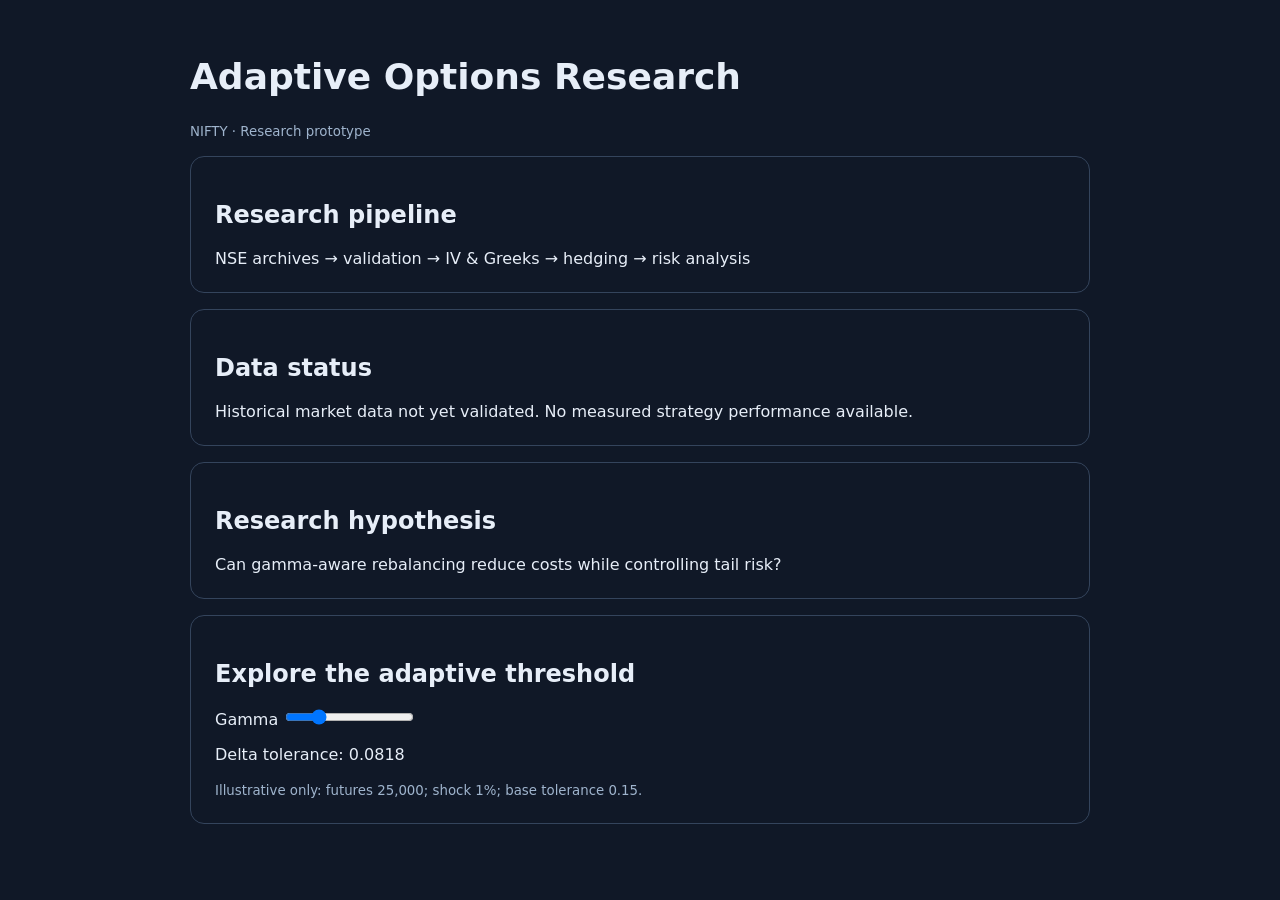
==== docs/index.html @ 5e292feb "Add research foundation: docs/index.html" ====
<!doctype html><html><meta charset="utf-8"><meta name="viewport" content="width=device-width,initial-scale=1"><title>Adaptive Options Research</title><style>body{background:#101827;color:#e7eef8;font:16px system-ui;max-width:900px;margin:auto;padding:32px}section{border:1px solid #34445c;border-radius:14px;padding:24px;margin:16px 0}small{color:#9fb4cd}h1{font-size:36px}a{color:#7dd3fc}</style><h1>Adaptive Options Research</h1><small>NIFTY · Research prototype</small><section><h2>Research pipeline</h2>NSE archives → validation → IV & Greeks → hedging → risk analysis</section><section><h2>Data status</h2>Historical market data not yet validated. No measured strategy performance available.</section><section><h2>Research hypothesis</h2>Can gamma-aware rebalancing reduce costs while controlling tail risk?</section><section><h2>Explore the adaptive threshold</h2><label>Gamma <input id="g" type="range" min="0.00005" max="0.002" step="0.00005" value="0.0005"></label><p id="v"></p><small>Illustrative only: futures 25,000; shock 1%; base tolerance 0.15.</small></section><script>const g=document.getElementById('g'),v=document.getElementById('v');function draw(){v.textContent='Delta tolerance: '+(.15/(1+Number(g.value)*250/.15)).toFixed(4)}g.oninput=draw;draw()</script></html>
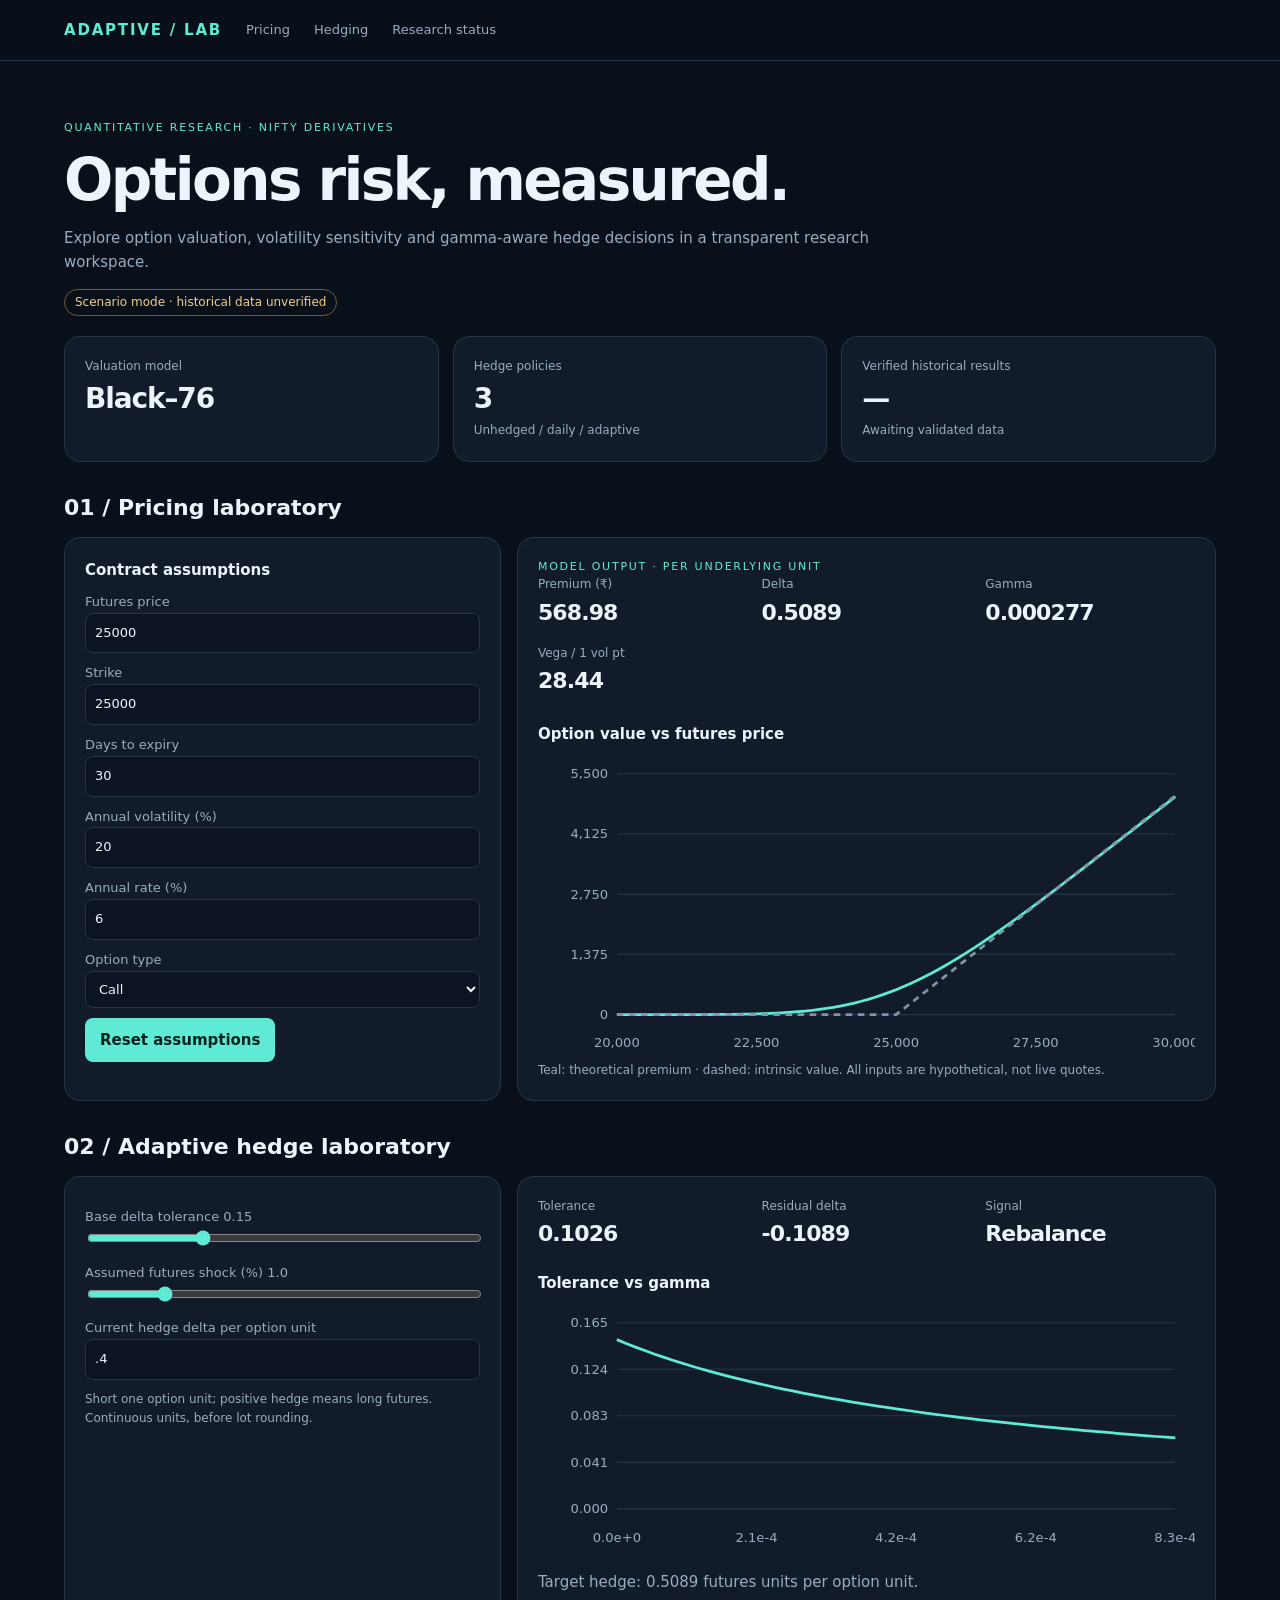
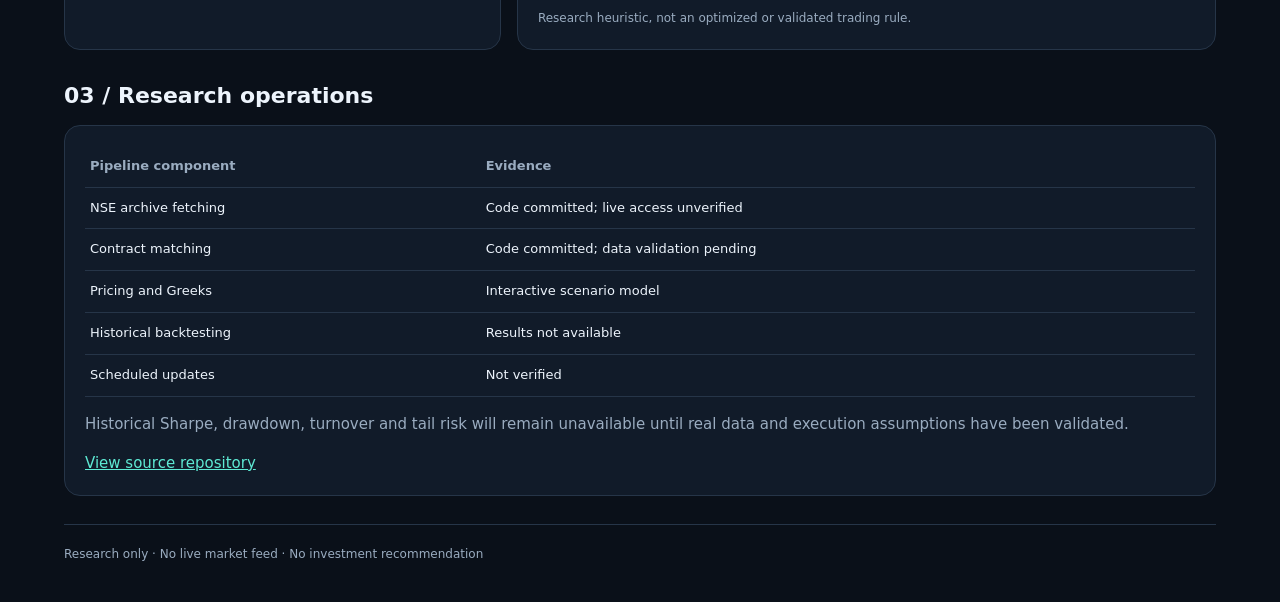
==== commit b9c51342: "Build responsive interactive options pricing and adaptive hedge research workspace" ====
--- a/docs/index.html
+++ b/docs/index.html
@@ -1 +1,17 @@
-<!doctype html><html><meta charset="utf-8"><meta name="viewport" content="width=device-width,initial-scale=1"><title>Adaptive Options Research</title><style>body{background:#101827;color:#e7eef8;font:16px system-ui;max-width:900px;margin:auto;padding:32px}section{border:1px solid #34445c;border-radius:14px;padding:24px;margin:16px 0}small{color:#9fb4cd}h1{font-size:36px}a{color:#7dd3fc}</style><h1>Adaptive Options Research</h1><small>NIFTY · Research prototype</small><section><h2>Research pipeline</h2>NSE archives → validation → IV & Greeks → hedging → risk analysis</section><section><h2>Data status</h2>Historical market data not yet validated. No measured strategy performance available.</section><section><h2>Research hypothesis</h2>Can gamma-aware rebalancing reduce costs while controlling tail risk?</section><section><h2>Explore the adaptive threshold</h2><label>Gamma <input id="g" type="range" min="0.00005" max="0.002" step="0.00005" value="0.0005"></label><p id="v"></p><small>Illustrative only: futures 25,000; shock 1%; base tolerance 0.15.</small></section><script>const g=document.getElementById('g'),v=document.getElementById('v');function draw(){v.textContent='Delta tolerance: '+(.15/(1+Number(g.value)*250/.15)).toFixed(4)}g.oninput=draw;draw()</script></html>+<!doctype html>
+<html lang="en"><head><meta charset="utf-8"><meta name="viewport" content="width=device-width,initial-scale=1"><title>Adaptive | Options Research Lab</title><style>
+:root{color-scheme:dark;--bg:#0a1019;--panel:#111b29;--line:#263548;--muted:#9aacc0;--ink:#edf4fc;--accent:#5eead4}*{box-sizing:border-box}html{scroll-behavior:smooth}body{margin:0;background:var(--bg);color:var(--ink);font:15px/1.6 system-ui,sans-serif}header{border-bottom:1px solid var(--line);position:sticky;top:0;background:#0a1019f5;z-index:2}nav,main{max-width:1200px;margin:auto;padding:18px 24px}nav{display:flex;align-items:center;gap:24px;flex-wrap:wrap}nav strong{letter-spacing:.12em;color:var(--accent)}nav a{color:var(--muted);text-decoration:none;font-size:13px}h1{font-size:clamp(32px,5vw,58px);line-height:1.08;letter-spacing:-.045em;margin:12px 0}h2{font-size:22px;margin:0 0 12px}h3{font-size:15px;margin:0 0 8px}p{color:var(--muted)}.eyebrow{font-size:11px;letter-spacing:.16em;text-transform:uppercase;color:var(--accent)}.hero{padding:40px 0 20px;max-width:850px}.grid{display:grid;grid-template-columns:repeat(3,minmax(0,1fr));gap:14px}.panel{background:var(--panel);border:1px solid var(--line);border-radius:16px;padding:20px;min-width:0}.section{margin:28px 0;scroll-margin-top:100px}.metric{font-size:28px;font-weight:650;font-variant-numeric:tabular-nums;letter-spacing:-.04em}.muted{color:var(--muted);font-size:12px}.split{display:grid;grid-template-columns:minmax(0,1fr) minmax(0,1.6fr);gap:16px}label{display:block;margin:10px 0;color:var(--muted);font-size:13px}input,select,button{font:inherit}input[type=number],select{display:block;width:100%;background:#0b1420;border:1px solid var(--line);color:var(--ink);padding:9px;border-radius:8px}input[type=range]{width:100%;accent-color:var(--accent)}button{background:var(--accent);color:#06231e;border:0;padding:10px 15px;border-radius:8px;font-weight:700;cursor:pointer}button:focus-visible,a:focus-visible,input:focus-visible{outline:2px solid var(--accent);outline-offset:3px}svg{width:100%;height:auto;display:block}table{width:100%;border-collapse:collapse;font-size:13px}td,th{text-align:left;padding:10px 5px;border-bottom:1px solid var(--line)}th{color:var(--muted)}.tag{display:inline-block;border:1px solid #725d35;color:#f5cf86;padding:3px 10px;border-radius:20px;font-size:12px}.error{color:#fca5a5}.foot{border-top:1px solid var(--line);padding:20px 0;color:var(--muted);font-size:12px}a{color:var(--accent)}@media(max-width:720px){.grid{grid-template-columns:1fr 1fr}.split{grid-template-columns:1fr}nav,main{padding:14px 16px}.panel{padding:15px}.hero{padding-top:22px}}@media(max-width:380px){.grid{grid-template-columns:1fr}}
+</style></head><body><header><nav><strong>ADAPTIVE / LAB</strong><a href="#pricing">Pricing</a><a href="#hedge">Hedging</a><a href="#status">Research status</a></nav></header><main>
+<div class="hero"><div class="eyebrow">Quantitative research · NIFTY derivatives</div><h1>Options risk, measured.</h1><p>Explore option valuation, volatility sensitivity and gamma-aware hedge decisions in a transparent research workspace.</p><span class="tag">Scenario mode · historical data unverified</span></div>
+<div class="grid"><div class="panel"><div class="muted">Valuation model</div><div class="metric">Black–76</div></div><div class="panel"><div class="muted">Hedge policies</div><div class="metric">3</div><div class="muted">Unhedged / daily / adaptive</div></div><div class="panel"><div class="muted">Verified historical results</div><div class="metric">—</div><div class="muted">Awaiting validated data</div></div></div>
+<section class="section" id="pricing"><h2>01 / Pricing laboratory</h2><div class="split"><div class="panel"><h3>Contract assumptions</h3><label>Futures price<input id="F" type="number" min="1" value="25000"></label><label>Strike<input id="K" type="number" min="1" value="25000"></label><label>Days to expiry<input id="D" type="number" min="1" max="3650" value="30"></label><label>Annual volatility (%)<input id="V" type="number" min=".1" max="500" step=".1" value="20"></label><label>Annual rate (%)<input id="R" type="number" min="-20" max="100" step=".1" value="6"></label><label>Option type<select id="kind"><option value="1">Call</option><option value="-1">Put</option></select></label><button id="reset">Reset assumptions</button><p id="error" class="error" role="alert"></p></div><div class="panel"><div class="eyebrow">Model output · per underlying unit</div><div class="grid" id="metrics" aria-live="polite"></div><h3 style="margin-top:24px">Option value vs futures price</h3><svg id="curve" viewBox="0 0 600 280" role="img" aria-label="Option value curve and intrinsic value"></svg><div class="muted">Teal: theoretical premium · dashed: intrinsic value. All inputs are hypothetical, not live quotes.</div></div></div></section>
+<section class="section" id="hedge"><h2>02 / Adaptive hedge laboratory</h2><div class="split"><div class="panel"><label>Base delta tolerance <output id="bo"></output><input id="band" type="range" min=".01" max=".5" step=".01" value=".15"></label><label>Assumed futures shock (%) <output id="so"></output><input id="shock" type="range" min=".1" max="5" step=".1" value="1"></label><label>Current hedge delta per option unit<input id="held" type="number" step=".01" value=".4"></label><div class="muted">Short one option unit; positive hedge means long futures. Continuous units, before lot rounding.</div></div><div class="panel"><div class="grid" id="hedgemetrics" aria-live="polite"></div><h3 style="margin-top:20px">Tolerance vs gamma</h3><svg id="hedgecurve" viewBox="0 0 600 230" role="img" aria-label="Adaptive tolerance decreases with gamma"></svg><p id="decision"></p><div class="muted">Research heuristic, not an optimized or validated trading rule.</div></div></div></section>
+<section class="section" id="status"><h2>03 / Research operations</h2><div class="panel"><table><thead><tr><th>Pipeline component</th><th>Evidence</th></tr></thead><tbody><tr><td>NSE archive fetching</td><td>Code committed; live access unverified</td></tr><tr><td>Contract matching</td><td>Code committed; data validation pending</td></tr><tr><td>Pricing and Greeks</td><td>Interactive scenario model</td></tr><tr><td>Historical backtesting</td><td>Results not available</td></tr><tr><td>Scheduled updates</td><td>Not verified</td></tr></tbody></table><p>Historical Sharpe, drawdown, turnover and tail risk will remain unavailable until real data and execution assumptions have been validated.</p><a href="https://github.com/prabhav-patel-ops/Adaptive-option-strategies">View source repository</a></div></section><div class="foot">Research only · No live market feed · No investment recommendation</div></main>
+<script>
+const $=id=>document.getElementById(id),ids=['F','K','D','V','R','kind','band','shock','held'];const pdf=x=>Math.exp(-x*x/2)/Math.sqrt(2*Math.PI);function cdf(x){const z=Math.abs(x),t=1/(1+.2316419*z),p=1-pdf(z)*t*(.31938153+t*(-.356563782+t*(1.781477937+t*(-1.821255978+t*1.330274429))));return x>=0?p:1-p}
+function model(F,K,T,v,r,s){let d1=(Math.log(F/K)+v*v*T/2)/(v*Math.sqrt(T)),d2=d1-v*Math.sqrt(T),q=Math.exp(-r*T);return {p:Math.max(0,q*s*(F*cdf(s*d1)-K*cdf(s*d2))),delta:q*s*cdf(s*d1),gamma:q*pdf(d1)/(F*v*Math.sqrt(T)),vega:q*F*pdf(d1)*Math.sqrt(T)/100}}
+const fmt=(x,n=2)=>x.toLocaleString('en-IN',{minimumFractionDigits:n,maximumFractionDigits:n});function cards(id,items){$(id).innerHTML=items.map(([a,b])=>'<div><div class="muted">'+a+'</div><div class="metric" style="font-size:22px">'+b+'</div></div>').join('')}
+function chart(id,xs,series,xf,yf,H){const W=600,L=72,R=18,T=18,B=42,ys=series.flatMap(s=>s.y),lo=0,hi=Math.max(...ys,1e-9)*1.1,X=x=>L+(x-xs[0])/(xs.at(-1)-xs[0])*(W-L-R),Y=y=>H-B-(y-lo)/(hi-lo)*(H-T-B);let html='';for(let i=0;i<=4;i++){let y=hi*i/4;html+='<path d="M'+L+' '+Y(y)+'H'+(W-R)+'" stroke="#263548"/><text x="'+(L-8)+'" y="'+(Y(y)+4)+'" text-anchor="end" fill="#9aacc0" font-size="12">'+yf(y)+'</text>';let x=xs[0]+(xs.at(-1)-xs[0])*i/4;html+='<text x="'+X(x)+'" y="'+(H-12)+'" text-anchor="middle" fill="#9aacc0" font-size="12">'+xf(x)+'</text>'}for(const s of series){html+='<polyline fill="none" stroke="'+s.c+'" stroke-width="2.5" '+(s.d?'stroke-dasharray="6 5"':'')+' points="'+xs.map((x,i)=>X(x)+','+Y(s.y[i])).join(' ')+'"/>'}$(id).innerHTML=html}
+function render(){let [F,K,D,V,R,s,b,shock,h]=ids.map(i=>$(i).value===''?NaN:Number($(i).value));if(![F,K,D,V,R,s,b,shock,h].every(Number.isFinite)||F<=0||K<=0||D<1||D>3650||V<.1||V>500||R< -20||R>100){$('error').textContent='Enter valid assumptions within the indicated ranges.';for(const id of ['metrics','hedgemetrics','curve','hedgecurve','decision'])$(id).innerHTML='';return}$('error').textContent='';let T=D/365,v=V/100,r=R/100,m=model(F,K,T,v,r,s);cards('metrics',[['Premium (₹)',fmt(m.p)],['Delta',fmt(m.delta,4)],['Gamma',fmt(m.gamma,6)],['Vega / 1 vol pt',fmt(m.vega)]]);let xs=Array.from({length:81},(_,i)=>F*(.8+i*.005));chart('curve',xs,[{y:xs.map(x=>model(x,K,T,v,r,s).p),c:'#5eead4'},{y:xs.map(x=>Math.max(s*(x-K),0)),c:'#8193aa',d:true}],x=>fmt(x,0),y=>fmt(y,0),280);$('bo').textContent=fmt(b);$('so').textContent=fmt(shock,1);let tol=g=>b/(1+Math.abs(g*F*shock/100)/b),threshold=tol(m.gamma),res=h-m.delta,rebalance=Math.abs(res)>threshold;cards('hedgemetrics',[['Tolerance',fmt(threshold,4)],['Residual delta',fmt(res,4)],['Signal',rebalance?'Rebalance':'Hold']]);let gs=Array.from({length:61},(_,i)=>i*Math.max(m.gamma*3,.0001)/60);chart('hedgecurve',gs,[{y:gs.map(tol),c:'#5eead4'}],x=>x.toExponential(1),y=>fmt(y,3),230);$('decision').textContent=rebalance?'Target hedge: '+fmt(m.delta,4)+' futures units per option unit.':'Current hedge is within the adaptive tolerance.'}
+ids.forEach(i=>$(i).addEventListener('input',render));$('reset').onclick=()=>{['25000','25000','30','20','6','1','.15','1','.4'].forEach((v,i)=>$(ids[i]).value=v);render()};render();
+</script></body></html>
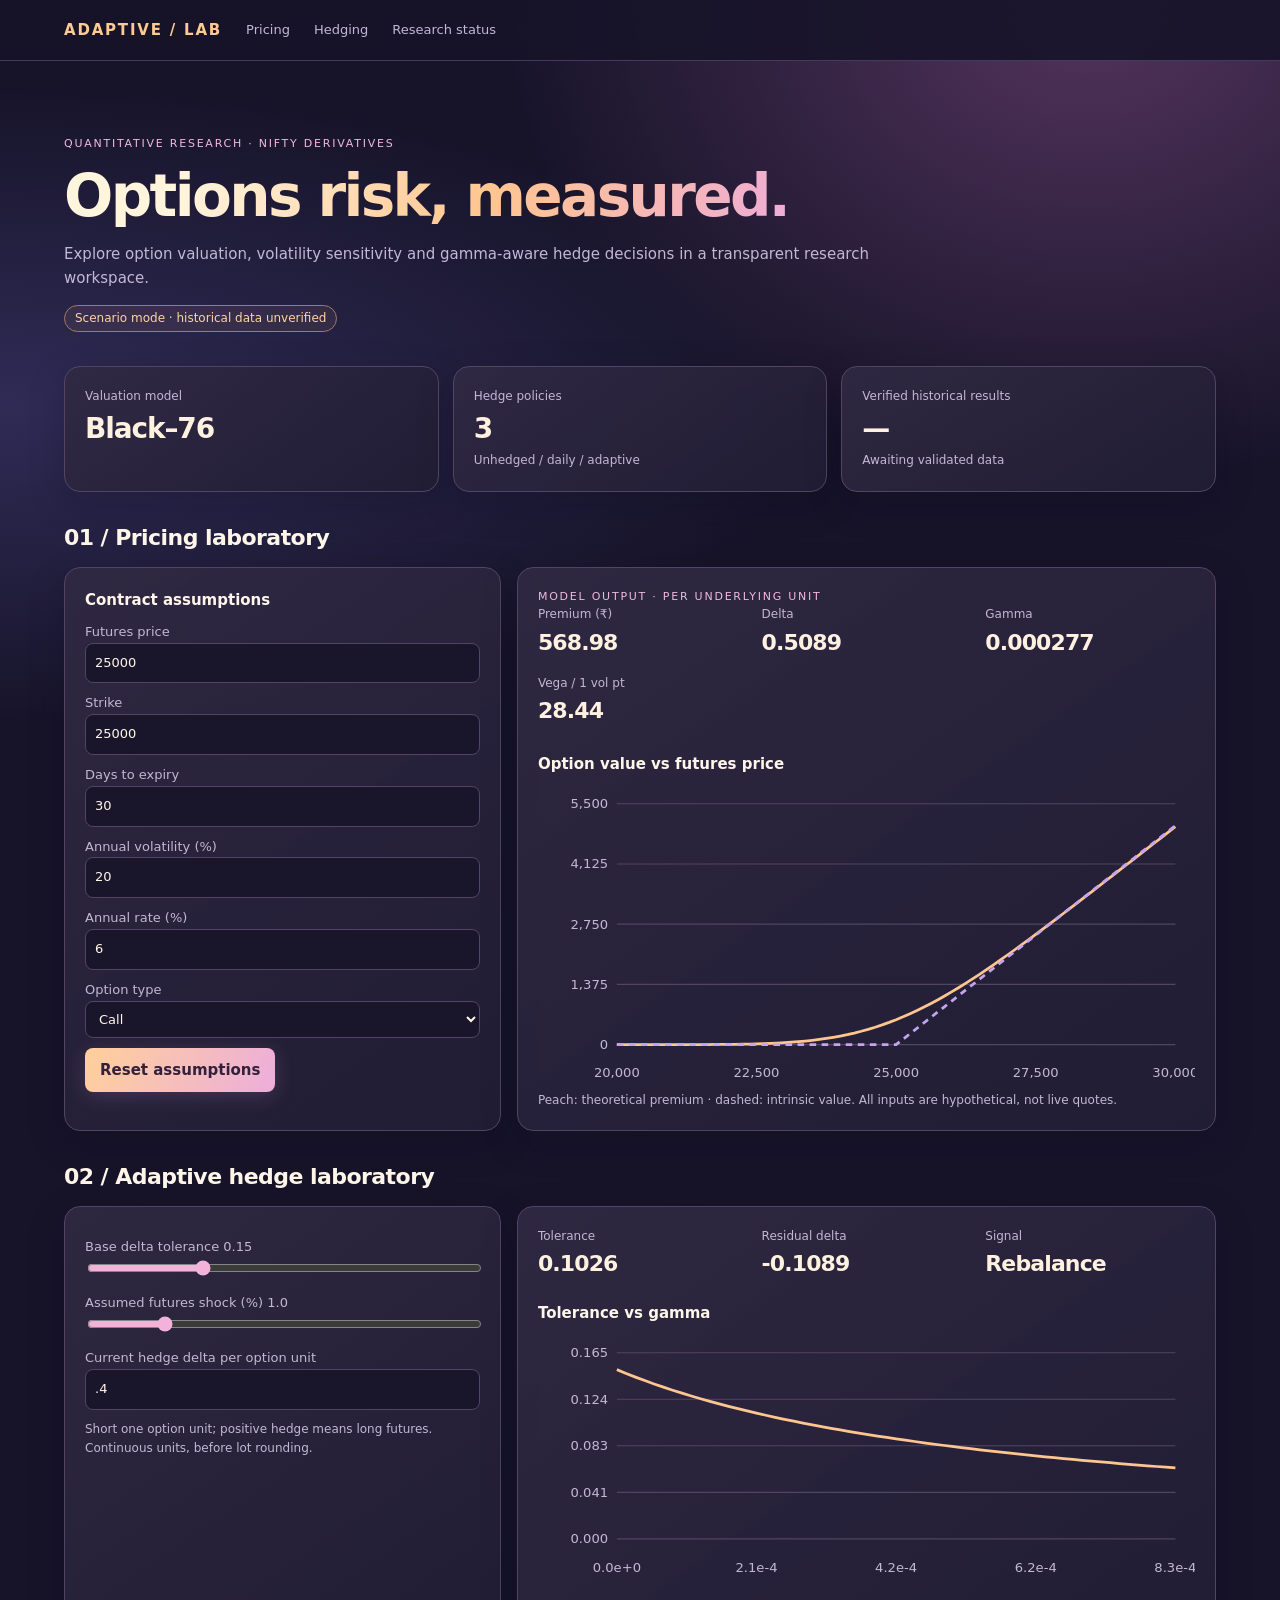
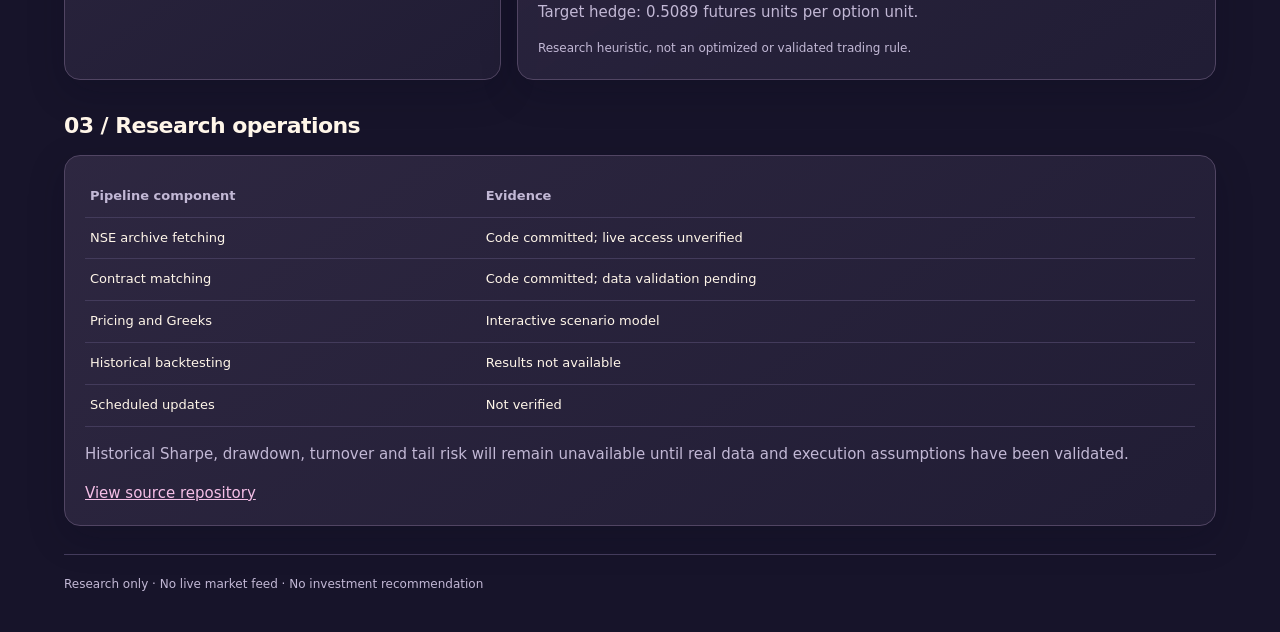
==== commit e4e6e5e9: "Refine visual identity with plum, lavender and champagne palette" ====
--- a/docs/index.html
+++ b/docs/index.html
@@ -1,17 +1,29 @@
 <!doctype html>
 <html lang="en"><head><meta charset="utf-8"><meta name="viewport" content="width=device-width,initial-scale=1"><title>Adaptive | Options Research Lab</title><style>
-:root{color-scheme:dark;--bg:#0a1019;--panel:#111b29;--line:#263548;--muted:#9aacc0;--ink:#edf4fc;--accent:#5eead4}*{box-sizing:border-box}html{scroll-behavior:smooth}body{margin:0;background:var(--bg);color:var(--ink);font:15px/1.6 system-ui,sans-serif}header{border-bottom:1px solid var(--line);position:sticky;top:0;background:#0a1019f5;z-index:2}nav,main{max-width:1200px;margin:auto;padding:18px 24px}nav{display:flex;align-items:center;gap:24px;flex-wrap:wrap}nav strong{letter-spacing:.12em;color:var(--accent)}nav a{color:var(--muted);text-decoration:none;font-size:13px}h1{font-size:clamp(32px,5vw,58px);line-height:1.08;letter-spacing:-.045em;margin:12px 0}h2{font-size:22px;margin:0 0 12px}h3{font-size:15px;margin:0 0 8px}p{color:var(--muted)}.eyebrow{font-size:11px;letter-spacing:.16em;text-transform:uppercase;color:var(--accent)}.hero{padding:40px 0 20px;max-width:850px}.grid{display:grid;grid-template-columns:repeat(3,minmax(0,1fr));gap:14px}.panel{background:var(--panel);border:1px solid var(--line);border-radius:16px;padding:20px;min-width:0}.section{margin:28px 0;scroll-margin-top:100px}.metric{font-size:28px;font-weight:650;font-variant-numeric:tabular-nums;letter-spacing:-.04em}.muted{color:var(--muted);font-size:12px}.split{display:grid;grid-template-columns:minmax(0,1fr) minmax(0,1.6fr);gap:16px}label{display:block;margin:10px 0;color:var(--muted);font-size:13px}input,select,button{font:inherit}input[type=number],select{display:block;width:100%;background:#0b1420;border:1px solid var(--line);color:var(--ink);padding:9px;border-radius:8px}input[type=range]{width:100%;accent-color:var(--accent)}button{background:var(--accent);color:#06231e;border:0;padding:10px 15px;border-radius:8px;font-weight:700;cursor:pointer}button:focus-visible,a:focus-visible,input:focus-visible{outline:2px solid var(--accent);outline-offset:3px}svg{width:100%;height:auto;display:block}table{width:100%;border-collapse:collapse;font-size:13px}td,th{text-align:left;padding:10px 5px;border-bottom:1px solid var(--line)}th{color:var(--muted)}.tag{display:inline-block;border:1px solid #725d35;color:#f5cf86;padding:3px 10px;border-radius:20px;font-size:12px}.error{color:#fca5a5}.foot{border-top:1px solid var(--line);padding:20px 0;color:var(--muted);font-size:12px}a{color:var(--accent)}@media(max-width:720px){.grid{grid-template-columns:1fr 1fr}.split{grid-template-columns:1fr}nav,main{padding:14px 16px}.panel{padding:15px}.hero{padding-top:22px}}@media(max-width:380px){.grid{grid-template-columns:1fr}}
+:root{color-scheme:dark;--bg:#0a1019;--panel:#111b29;--line:#514563;--muted:#c2b8d5;--ink:#edf4fc;--accent:#ffc58f}*{box-sizing:border-box}html{scroll-behavior:smooth}body{margin:0;background:var(--bg);color:var(--ink);font:15px/1.6 system-ui,sans-serif}header{border-bottom:1px solid var(--line);position:sticky;top:0;background:#0a1019f5;z-index:2}nav,main{max-width:1200px;margin:auto;padding:18px 24px}nav{display:flex;align-items:center;gap:24px;flex-wrap:wrap}nav strong{letter-spacing:.12em;color:var(--accent)}nav a{color:var(--muted);text-decoration:none;font-size:13px}h1{font-size:clamp(32px,5vw,58px);line-height:1.08;letter-spacing:-.045em;margin:12px 0}h2{font-size:22px;margin:0 0 12px}h3{font-size:15px;margin:0 0 8px}p{color:var(--muted)}.eyebrow{font-size:11px;letter-spacing:.16em;text-transform:uppercase;color:var(--accent)}.hero{padding:40px 0 20px;max-width:850px}.grid{display:grid;grid-template-columns:repeat(3,minmax(0,1fr));gap:14px}.panel{background:var(--panel);border:1px solid var(--line);border-radius:16px;padding:20px;min-width:0}.section{margin:28px 0;scroll-margin-top:100px}.metric{font-size:28px;font-weight:650;font-variant-numeric:tabular-nums;letter-spacing:-.04em}.muted{color:var(--muted);font-size:12px}.split{display:grid;grid-template-columns:minmax(0,1fr) minmax(0,1.6fr);gap:16px}label{display:block;margin:10px 0;color:var(--muted);font-size:13px}input,select,button{font:inherit}input[type=number],select{display:block;width:100%;background:#0b1420;border:1px solid var(--line);color:var(--ink);padding:9px;border-radius:8px}input[type=range]{width:100%;accent-color:var(--accent)}button{background:var(--accent);color:#06231e;border:0;padding:10px 15px;border-radius:8px;font-weight:700;cursor:pointer}button:focus-visible,a:focus-visible,input:focus-visible{outline:2px solid var(--accent);outline-offset:3px}svg{width:100%;height:auto;display:block}table{width:100%;border-collapse:collapse;font-size:13px}td,th{text-align:left;padding:10px 5px;border-bottom:1px solid var(--line)}th{color:var(--muted)}.tag{display:inline-block;border:1px solid #725d35;color:#f5cf86;padding:3px 10px;border-radius:20px;font-size:12px}.error{color:#fca5a5}.foot{border-top:1px solid var(--line);padding:20px 0;color:var(--muted);font-size:12px}a{color:var(--accent)}@media(max-width:720px){.grid{grid-template-columns:1fr 1fr}.split{grid-template-columns:1fr}nav,main{padding:14px 16px}.panel{padding:15px}.hero{padding-top:22px}}@media(max-width:380px){.grid{grid-template-columns:1fr}}
+ 
+:root{--bg:#17142a;--panel:#24203a;--line:#433b5b;--muted:#c2b8d5;--ink:#fff6e9;--accent:#ffca91}
+body{background:radial-gradient(ellipse at 85% 0%,#54345d 0%,transparent 38%),radial-gradient(ellipse at 0% 45%,#302b56 0%,transparent 45%),#17142a;background-attachment:fixed}
+header{background:#17142aeb;backdrop-filter:blur(18px)}
+nav strong{color:#ffca91}nav a:hover{color:#fff6e9}
+.hero{padding-top:56px;padding-bottom:34px}h1{background:linear-gradient(105deg,#fff4dc 15%,#ffc58f 50%,#e9a6e8 95%);background-clip:text;-webkit-background-clip:text;color:transparent}
+.panel{background:linear-gradient(145deg,#302943e8,#211d35f5);box-shadow:0 12px 36px #0b081b35;border-color:#514563;transition:border-color .2s,transform .2s}
+.panel:hover{border-color:#9d729d}.metric{color:#fff1df}.eyebrow{color:#f2b7df}
+input[type=number],select{background:#19162b;border-color:#514563}input[type=range]{accent-color:#f3b2d9}
+button{background:linear-gradient(115deg,#ffd09a,#edaddb);color:#33213b;box-shadow:0 4px 20px #e9a6e82b;transition:transform .15s}button:active{transform:scale(.97)}
+.tag{background:#ffc58f12;color:#ffd3a6;border-color:#a17b63}a{color:#f5bfe7}h2{letter-spacing:-.025em}::selection{background:#e9a6e8;color:#17142a}
+@media(prefers-reduced-motion:reduce){*{scroll-behavior:auto!important;transition:none!important}}
 </style></head><body><header><nav><strong>ADAPTIVE / LAB</strong><a href="#pricing">Pricing</a><a href="#hedge">Hedging</a><a href="#status">Research status</a></nav></header><main>
 <div class="hero"><div class="eyebrow">Quantitative research · NIFTY derivatives</div><h1>Options risk, measured.</h1><p>Explore option valuation, volatility sensitivity and gamma-aware hedge decisions in a transparent research workspace.</p><span class="tag">Scenario mode · historical data unverified</span></div>
 <div class="grid"><div class="panel"><div class="muted">Valuation model</div><div class="metric">Black–76</div></div><div class="panel"><div class="muted">Hedge policies</div><div class="metric">3</div><div class="muted">Unhedged / daily / adaptive</div></div><div class="panel"><div class="muted">Verified historical results</div><div class="metric">—</div><div class="muted">Awaiting validated data</div></div></div>
-<section class="section" id="pricing"><h2>01 / Pricing laboratory</h2><div class="split"><div class="panel"><h3>Contract assumptions</h3><label>Futures price<input id="F" type="number" min="1" value="25000"></label><label>Strike<input id="K" type="number" min="1" value="25000"></label><label>Days to expiry<input id="D" type="number" min="1" max="3650" value="30"></label><label>Annual volatility (%)<input id="V" type="number" min=".1" max="500" step=".1" value="20"></label><label>Annual rate (%)<input id="R" type="number" min="-20" max="100" step=".1" value="6"></label><label>Option type<select id="kind"><option value="1">Call</option><option value="-1">Put</option></select></label><button id="reset">Reset assumptions</button><p id="error" class="error" role="alert"></p></div><div class="panel"><div class="eyebrow">Model output · per underlying unit</div><div class="grid" id="metrics" aria-live="polite"></div><h3 style="margin-top:24px">Option value vs futures price</h3><svg id="curve" viewBox="0 0 600 280" role="img" aria-label="Option value curve and intrinsic value"></svg><div class="muted">Teal: theoretical premium · dashed: intrinsic value. All inputs are hypothetical, not live quotes.</div></div></div></section>
+<section class="section" id="pricing"><h2>01 / Pricing laboratory</h2><div class="split"><div class="panel"><h3>Contract assumptions</h3><label>Futures price<input id="F" type="number" min="1" value="25000"></label><label>Strike<input id="K" type="number" min="1" value="25000"></label><label>Days to expiry<input id="D" type="number" min="1" max="3650" value="30"></label><label>Annual volatility (%)<input id="V" type="number" min=".1" max="500" step=".1" value="20"></label><label>Annual rate (%)<input id="R" type="number" min="-20" max="100" step=".1" value="6"></label><label>Option type<select id="kind"><option value="1">Call</option><option value="-1">Put</option></select></label><button id="reset">Reset assumptions</button><p id="error" class="error" role="alert"></p></div><div class="panel"><div class="eyebrow">Model output · per underlying unit</div><div class="grid" id="metrics" aria-live="polite"></div><h3 style="margin-top:24px">Option value vs futures price</h3><svg id="curve" viewBox="0 0 600 280" role="img" aria-label="Option value curve and intrinsic value"></svg><div class="muted">Peach: theoretical premium · dashed: intrinsic value. All inputs are hypothetical, not live quotes.</div></div></div></section>
 <section class="section" id="hedge"><h2>02 / Adaptive hedge laboratory</h2><div class="split"><div class="panel"><label>Base delta tolerance <output id="bo"></output><input id="band" type="range" min=".01" max=".5" step=".01" value=".15"></label><label>Assumed futures shock (%) <output id="so"></output><input id="shock" type="range" min=".1" max="5" step=".1" value="1"></label><label>Current hedge delta per option unit<input id="held" type="number" step=".01" value=".4"></label><div class="muted">Short one option unit; positive hedge means long futures. Continuous units, before lot rounding.</div></div><div class="panel"><div class="grid" id="hedgemetrics" aria-live="polite"></div><h3 style="margin-top:20px">Tolerance vs gamma</h3><svg id="hedgecurve" viewBox="0 0 600 230" role="img" aria-label="Adaptive tolerance decreases with gamma"></svg><p id="decision"></p><div class="muted">Research heuristic, not an optimized or validated trading rule.</div></div></div></section>
 <section class="section" id="status"><h2>03 / Research operations</h2><div class="panel"><table><thead><tr><th>Pipeline component</th><th>Evidence</th></tr></thead><tbody><tr><td>NSE archive fetching</td><td>Code committed; live access unverified</td></tr><tr><td>Contract matching</td><td>Code committed; data validation pending</td></tr><tr><td>Pricing and Greeks</td><td>Interactive scenario model</td></tr><tr><td>Historical backtesting</td><td>Results not available</td></tr><tr><td>Scheduled updates</td><td>Not verified</td></tr></tbody></table><p>Historical Sharpe, drawdown, turnover and tail risk will remain unavailable until real data and execution assumptions have been validated.</p><a href="https://github.com/prabhav-patel-ops/Adaptive-option-strategies">View source repository</a></div></section><div class="foot">Research only · No live market feed · No investment recommendation</div></main>
 <script>
 const $=id=>document.getElementById(id),ids=['F','K','D','V','R','kind','band','shock','held'];const pdf=x=>Math.exp(-x*x/2)/Math.sqrt(2*Math.PI);function cdf(x){const z=Math.abs(x),t=1/(1+.2316419*z),p=1-pdf(z)*t*(.31938153+t*(-.356563782+t*(1.781477937+t*(-1.821255978+t*1.330274429))));return x>=0?p:1-p}
 function model(F,K,T,v,r,s){let d1=(Math.log(F/K)+v*v*T/2)/(v*Math.sqrt(T)),d2=d1-v*Math.sqrt(T),q=Math.exp(-r*T);return {p:Math.max(0,q*s*(F*cdf(s*d1)-K*cdf(s*d2))),delta:q*s*cdf(s*d1),gamma:q*pdf(d1)/(F*v*Math.sqrt(T)),vega:q*F*pdf(d1)*Math.sqrt(T)/100}}
 const fmt=(x,n=2)=>x.toLocaleString('en-IN',{minimumFractionDigits:n,maximumFractionDigits:n});function cards(id,items){$(id).innerHTML=items.map(([a,b])=>'<div><div class="muted">'+a+'</div><div class="metric" style="font-size:22px">'+b+'</div></div>').join('')}
-function chart(id,xs,series,xf,yf,H){const W=600,L=72,R=18,T=18,B=42,ys=series.flatMap(s=>s.y),lo=0,hi=Math.max(...ys,1e-9)*1.1,X=x=>L+(x-xs[0])/(xs.at(-1)-xs[0])*(W-L-R),Y=y=>H-B-(y-lo)/(hi-lo)*(H-T-B);let html='';for(let i=0;i<=4;i++){let y=hi*i/4;html+='<path d="M'+L+' '+Y(y)+'H'+(W-R)+'" stroke="#263548"/><text x="'+(L-8)+'" y="'+(Y(y)+4)+'" text-anchor="end" fill="#9aacc0" font-size="12">'+yf(y)+'</text>';let x=xs[0]+(xs.at(-1)-xs[0])*i/4;html+='<text x="'+X(x)+'" y="'+(H-12)+'" text-anchor="middle" fill="#9aacc0" font-size="12">'+xf(x)+'</text>'}for(const s of series){html+='<polyline fill="none" stroke="'+s.c+'" stroke-width="2.5" '+(s.d?'stroke-dasharray="6 5"':'')+' points="'+xs.map((x,i)=>X(x)+','+Y(s.y[i])).join(' ')+'"/>'}$(id).innerHTML=html}
-function render(){let [F,K,D,V,R,s,b,shock,h]=ids.map(i=>$(i).value===''?NaN:Number($(i).value));if(![F,K,D,V,R,s,b,shock,h].every(Number.isFinite)||F<=0||K<=0||D<1||D>3650||V<.1||V>500||R< -20||R>100){$('error').textContent='Enter valid assumptions within the indicated ranges.';for(const id of ['metrics','hedgemetrics','curve','hedgecurve','decision'])$(id).innerHTML='';return}$('error').textContent='';let T=D/365,v=V/100,r=R/100,m=model(F,K,T,v,r,s);cards('metrics',[['Premium (₹)',fmt(m.p)],['Delta',fmt(m.delta,4)],['Gamma',fmt(m.gamma,6)],['Vega / 1 vol pt',fmt(m.vega)]]);let xs=Array.from({length:81},(_,i)=>F*(.8+i*.005));chart('curve',xs,[{y:xs.map(x=>model(x,K,T,v,r,s).p),c:'#5eead4'},{y:xs.map(x=>Math.max(s*(x-K),0)),c:'#8193aa',d:true}],x=>fmt(x,0),y=>fmt(y,0),280);$('bo').textContent=fmt(b);$('so').textContent=fmt(shock,1);let tol=g=>b/(1+Math.abs(g*F*shock/100)/b),threshold=tol(m.gamma),res=h-m.delta,rebalance=Math.abs(res)>threshold;cards('hedgemetrics',[['Tolerance',fmt(threshold,4)],['Residual delta',fmt(res,4)],['Signal',rebalance?'Rebalance':'Hold']]);let gs=Array.from({length:61},(_,i)=>i*Math.max(m.gamma*3,.0001)/60);chart('hedgecurve',gs,[{y:gs.map(tol),c:'#5eead4'}],x=>x.toExponential(1),y=>fmt(y,3),230);$('decision').textContent=rebalance?'Target hedge: '+fmt(m.delta,4)+' futures units per option unit.':'Current hedge is within the adaptive tolerance.'}
+function chart(id,xs,series,xf,yf,H){const W=600,L=72,R=18,T=18,B=42,ys=series.flatMap(s=>s.y),lo=0,hi=Math.max(...ys,1e-9)*1.1,X=x=>L+(x-xs[0])/(xs.at(-1)-xs[0])*(W-L-R),Y=y=>H-B-(y-lo)/(hi-lo)*(H-T-B);let html='';for(let i=0;i<=4;i++){let y=hi*i/4;html+='<path d="M'+L+' '+Y(y)+'H'+(W-R)+'" stroke="#514563"/><text x="'+(L-8)+'" y="'+(Y(y)+4)+'" text-anchor="end" fill="#c2b8d5" font-size="12">'+yf(y)+'</text>';let x=xs[0]+(xs.at(-1)-xs[0])*i/4;html+='<text x="'+X(x)+'" y="'+(H-12)+'" text-anchor="middle" fill="#c2b8d5" font-size="12">'+xf(x)+'</text>'}for(const s of series){html+='<polyline fill="none" stroke="'+s.c+'" stroke-width="2.5" '+(s.d?'stroke-dasharray="6 5"':'')+' points="'+xs.map((x,i)=>X(x)+','+Y(s.y[i])).join(' ')+'"/>'}$(id).innerHTML=html}
+function render(){let [F,K,D,V,R,s,b,shock,h]=ids.map(i=>$(i).value===''?NaN:Number($(i).value));if(![F,K,D,V,R,s,b,shock,h].every(Number.isFinite)||F<=0||K<=0||D<1||D>3650||V<.1||V>500||R< -20||R>100){$('error').textContent='Enter valid assumptions within the indicated ranges.';for(const id of ['metrics','hedgemetrics','curve','hedgecurve','decision'])$(id).innerHTML='';return}$('error').textContent='';let T=D/365,v=V/100,r=R/100,m=model(F,K,T,v,r,s);cards('metrics',[['Premium (₹)',fmt(m.p)],['Delta',fmt(m.delta,4)],['Gamma',fmt(m.gamma,6)],['Vega / 1 vol pt',fmt(m.vega)]]);let xs=Array.from({length:81},(_,i)=>F*(.8+i*.005));chart('curve',xs,[{y:xs.map(x=>model(x,K,T,v,r,s).p),c:'#ffc58f'},{y:xs.map(x=>Math.max(s*(x-K),0)),c:'#c6a4ed',d:true}],x=>fmt(x,0),y=>fmt(y,0),280);$('bo').textContent=fmt(b);$('so').textContent=fmt(shock,1);let tol=g=>b/(1+Math.abs(g*F*shock/100)/b),threshold=tol(m.gamma),res=h-m.delta,rebalance=Math.abs(res)>threshold;cards('hedgemetrics',[['Tolerance',fmt(threshold,4)],['Residual delta',fmt(res,4)],['Signal',rebalance?'Rebalance':'Hold']]);let gs=Array.from({length:61},(_,i)=>i*Math.max(m.gamma*3,.0001)/60);chart('hedgecurve',gs,[{y:gs.map(tol),c:'#ffc58f'}],x=>x.toExponential(1),y=>fmt(y,3),230);$('decision').textContent=rebalance?'Target hedge: '+fmt(m.delta,4)+' futures units per option unit.':'Current hedge is within the adaptive tolerance.'}
 ids.forEach(i=>$(i).addEventListener('input',render));$('reset').onclick=()=>{['25000','25000','30','20','6','1','.15','1','.4'].forEach((v,i)=>$(ids[i]).value=v);render()};render();
 </script></body></html>
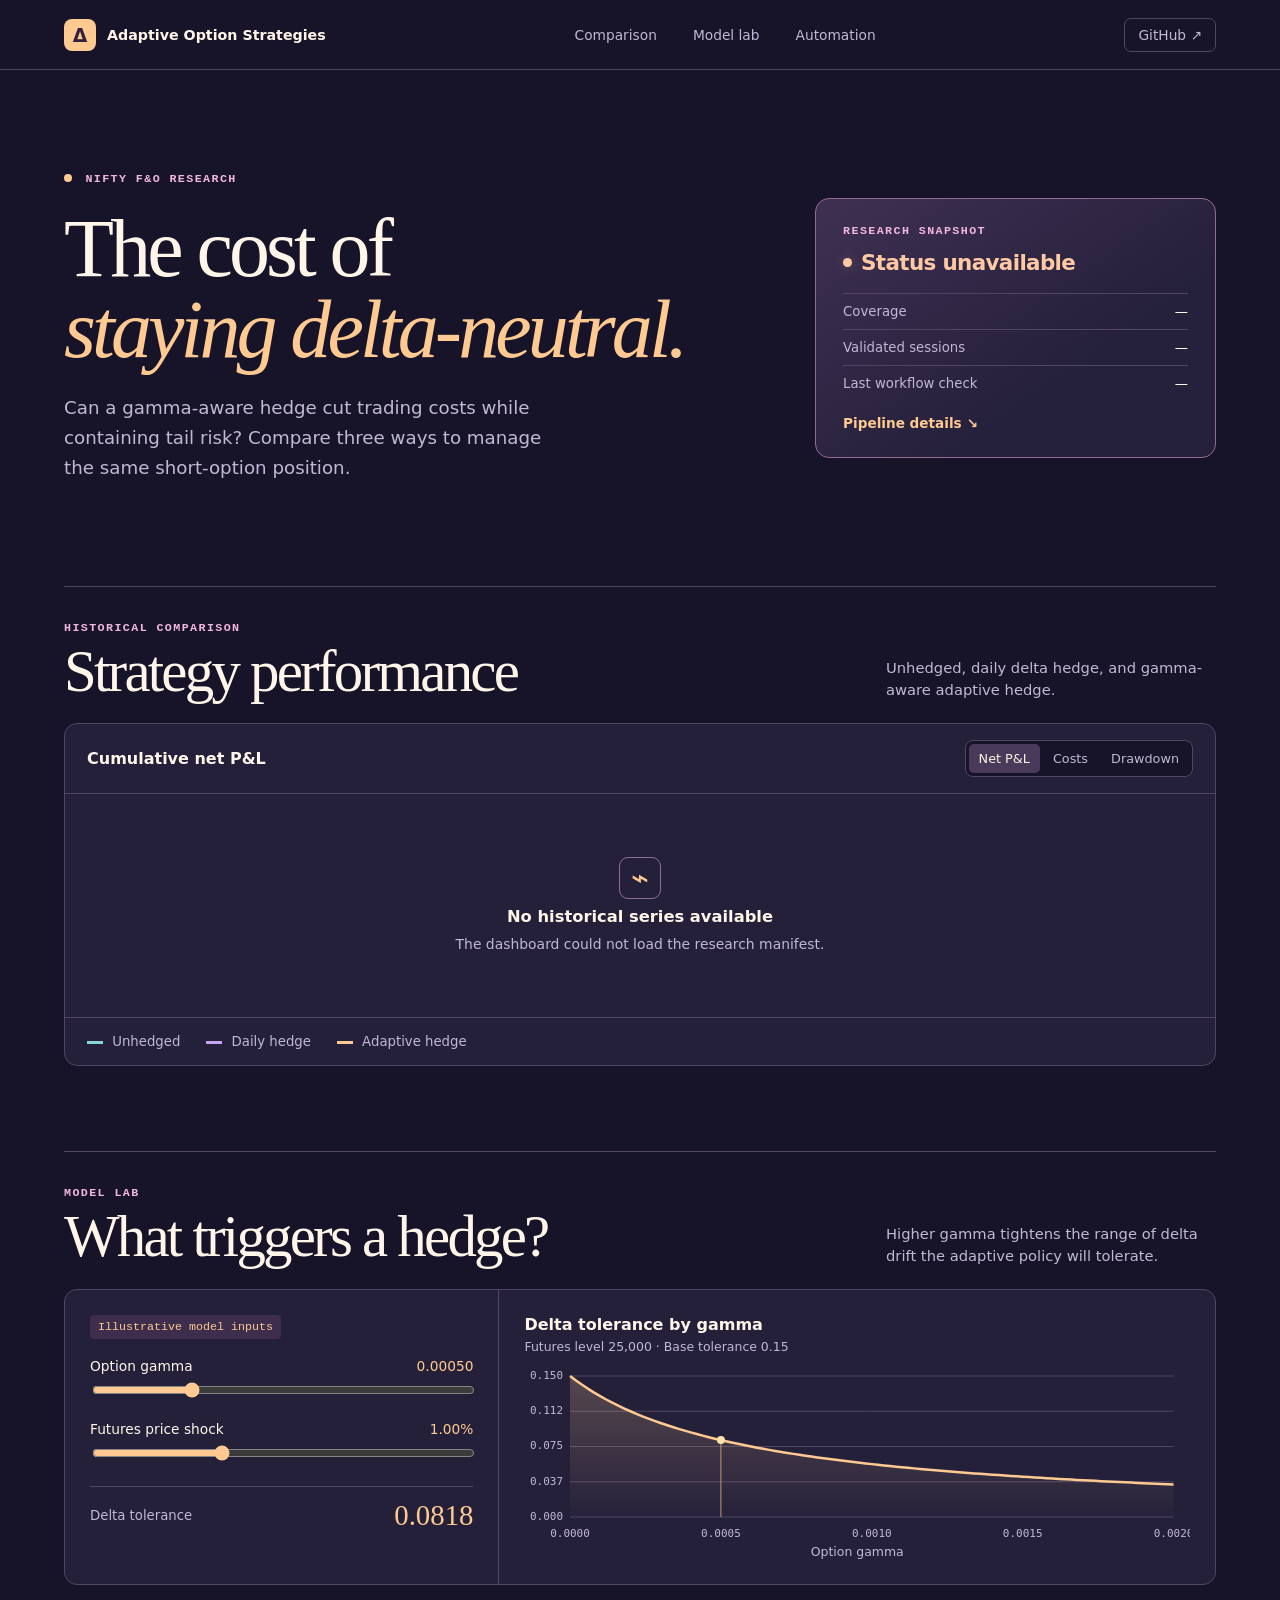
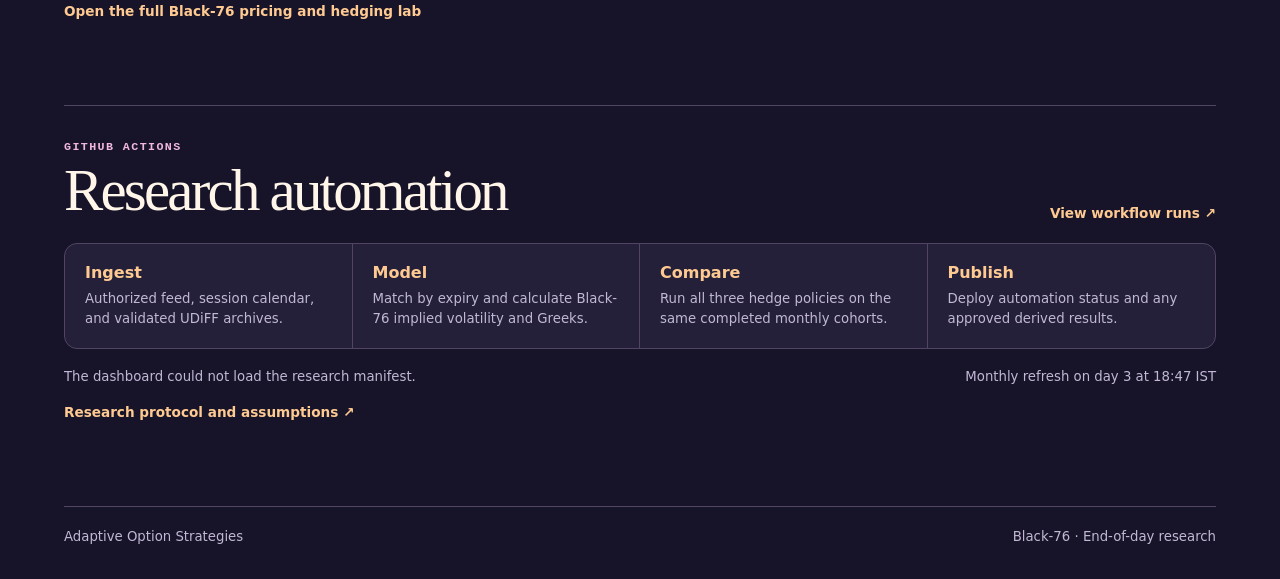
==== commit 749013dd: "Build tested NSE options research pipeline and Pages dashboard" ====
--- a/docs/index.html
+++ b/docs/index.html
@@ -1,29 +1,131 @@
 <!doctype html>
-<html lang="en"><head><meta charset="utf-8"><meta name="viewport" content="width=device-width,initial-scale=1"><title>Adaptive | Options Research Lab</title><style>
-:root{color-scheme:dark;--bg:#0a1019;--panel:#111b29;--line:#514563;--muted:#c2b8d5;--ink:#edf4fc;--accent:#ffc58f}*{box-sizing:border-box}html{scroll-behavior:smooth}body{margin:0;background:var(--bg);color:var(--ink);font:15px/1.6 system-ui,sans-serif}header{border-bottom:1px solid var(--line);position:sticky;top:0;background:#0a1019f5;z-index:2}nav,main{max-width:1200px;margin:auto;padding:18px 24px}nav{display:flex;align-items:center;gap:24px;flex-wrap:wrap}nav strong{letter-spacing:.12em;color:var(--accent)}nav a{color:var(--muted);text-decoration:none;font-size:13px}h1{font-size:clamp(32px,5vw,58px);line-height:1.08;letter-spacing:-.045em;margin:12px 0}h2{font-size:22px;margin:0 0 12px}h3{font-size:15px;margin:0 0 8px}p{color:var(--muted)}.eyebrow{font-size:11px;letter-spacing:.16em;text-transform:uppercase;color:var(--accent)}.hero{padding:40px 0 20px;max-width:850px}.grid{display:grid;grid-template-columns:repeat(3,minmax(0,1fr));gap:14px}.panel{background:var(--panel);border:1px solid var(--line);border-radius:16px;padding:20px;min-width:0}.section{margin:28px 0;scroll-margin-top:100px}.metric{font-size:28px;font-weight:650;font-variant-numeric:tabular-nums;letter-spacing:-.04em}.muted{color:var(--muted);font-size:12px}.split{display:grid;grid-template-columns:minmax(0,1fr) minmax(0,1.6fr);gap:16px}label{display:block;margin:10px 0;color:var(--muted);font-size:13px}input,select,button{font:inherit}input[type=number],select{display:block;width:100%;background:#0b1420;border:1px solid var(--line);color:var(--ink);padding:9px;border-radius:8px}input[type=range]{width:100%;accent-color:var(--accent)}button{background:var(--accent);color:#06231e;border:0;padding:10px 15px;border-radius:8px;font-weight:700;cursor:pointer}button:focus-visible,a:focus-visible,input:focus-visible{outline:2px solid var(--accent);outline-offset:3px}svg{width:100%;height:auto;display:block}table{width:100%;border-collapse:collapse;font-size:13px}td,th{text-align:left;padding:10px 5px;border-bottom:1px solid var(--line)}th{color:var(--muted)}.tag{display:inline-block;border:1px solid #725d35;color:#f5cf86;padding:3px 10px;border-radius:20px;font-size:12px}.error{color:#fca5a5}.foot{border-top:1px solid var(--line);padding:20px 0;color:var(--muted);font-size:12px}a{color:var(--accent)}@media(max-width:720px){.grid{grid-template-columns:1fr 1fr}.split{grid-template-columns:1fr}nav,main{padding:14px 16px}.panel{padding:15px}.hero{padding-top:22px}}@media(max-width:380px){.grid{grid-template-columns:1fr}}
- 
-:root{--bg:#17142a;--panel:#24203a;--line:#433b5b;--muted:#c2b8d5;--ink:#fff6e9;--accent:#ffca91}
-body{background:radial-gradient(ellipse at 85% 0%,#54345d 0%,transparent 38%),radial-gradient(ellipse at 0% 45%,#302b56 0%,transparent 45%),#17142a;background-attachment:fixed}
-header{background:#17142aeb;backdrop-filter:blur(18px)}
-nav strong{color:#ffca91}nav a:hover{color:#fff6e9}
-.hero{padding-top:56px;padding-bottom:34px}h1{background:linear-gradient(105deg,#fff4dc 15%,#ffc58f 50%,#e9a6e8 95%);background-clip:text;-webkit-background-clip:text;color:transparent}
-.panel{background:linear-gradient(145deg,#302943e8,#211d35f5);box-shadow:0 12px 36px #0b081b35;border-color:#514563;transition:border-color .2s,transform .2s}
-.panel:hover{border-color:#9d729d}.metric{color:#fff1df}.eyebrow{color:#f2b7df}
-input[type=number],select{background:#19162b;border-color:#514563}input[type=range]{accent-color:#f3b2d9}
-button{background:linear-gradient(115deg,#ffd09a,#edaddb);color:#33213b;box-shadow:0 4px 20px #e9a6e82b;transition:transform .15s}button:active{transform:scale(.97)}
-.tag{background:#ffc58f12;color:#ffd3a6;border-color:#a17b63}a{color:#f5bfe7}h2{letter-spacing:-.025em}::selection{background:#e9a6e8;color:#17142a}
-@media(prefers-reduced-motion:reduce){*{scroll-behavior:auto!important;transition:none!important}}
-</style></head><body><header><nav><strong>ADAPTIVE / LAB</strong><a href="#pricing">Pricing</a><a href="#hedge">Hedging</a><a href="#status">Research status</a></nav></header><main>
-<div class="hero"><div class="eyebrow">Quantitative research · NIFTY derivatives</div><h1>Options risk, measured.</h1><p>Explore option valuation, volatility sensitivity and gamma-aware hedge decisions in a transparent research workspace.</p><span class="tag">Scenario mode · historical data unverified</span></div>
-<div class="grid"><div class="panel"><div class="muted">Valuation model</div><div class="metric">Black–76</div></div><div class="panel"><div class="muted">Hedge policies</div><div class="metric">3</div><div class="muted">Unhedged / daily / adaptive</div></div><div class="panel"><div class="muted">Verified historical results</div><div class="metric">—</div><div class="muted">Awaiting validated data</div></div></div>
-<section class="section" id="pricing"><h2>01 / Pricing laboratory</h2><div class="split"><div class="panel"><h3>Contract assumptions</h3><label>Futures price<input id="F" type="number" min="1" value="25000"></label><label>Strike<input id="K" type="number" min="1" value="25000"></label><label>Days to expiry<input id="D" type="number" min="1" max="3650" value="30"></label><label>Annual volatility (%)<input id="V" type="number" min=".1" max="500" step=".1" value="20"></label><label>Annual rate (%)<input id="R" type="number" min="-20" max="100" step=".1" value="6"></label><label>Option type<select id="kind"><option value="1">Call</option><option value="-1">Put</option></select></label><button id="reset">Reset assumptions</button><p id="error" class="error" role="alert"></p></div><div class="panel"><div class="eyebrow">Model output · per underlying unit</div><div class="grid" id="metrics" aria-live="polite"></div><h3 style="margin-top:24px">Option value vs futures price</h3><svg id="curve" viewBox="0 0 600 280" role="img" aria-label="Option value curve and intrinsic value"></svg><div class="muted">Peach: theoretical premium · dashed: intrinsic value. All inputs are hypothetical, not live quotes.</div></div></div></section>
-<section class="section" id="hedge"><h2>02 / Adaptive hedge laboratory</h2><div class="split"><div class="panel"><label>Base delta tolerance <output id="bo"></output><input id="band" type="range" min=".01" max=".5" step=".01" value=".15"></label><label>Assumed futures shock (%) <output id="so"></output><input id="shock" type="range" min=".1" max="5" step=".1" value="1"></label><label>Current hedge delta per option unit<input id="held" type="number" step=".01" value=".4"></label><div class="muted">Short one option unit; positive hedge means long futures. Continuous units, before lot rounding.</div></div><div class="panel"><div class="grid" id="hedgemetrics" aria-live="polite"></div><h3 style="margin-top:20px">Tolerance vs gamma</h3><svg id="hedgecurve" viewBox="0 0 600 230" role="img" aria-label="Adaptive tolerance decreases with gamma"></svg><p id="decision"></p><div class="muted">Research heuristic, not an optimized or validated trading rule.</div></div></div></section>
-<section class="section" id="status"><h2>03 / Research operations</h2><div class="panel"><table><thead><tr><th>Pipeline component</th><th>Evidence</th></tr></thead><tbody><tr><td>NSE archive fetching</td><td>Code committed; live access unverified</td></tr><tr><td>Contract matching</td><td>Code committed; data validation pending</td></tr><tr><td>Pricing and Greeks</td><td>Interactive scenario model</td></tr><tr><td>Historical backtesting</td><td>Results not available</td></tr><tr><td>Scheduled updates</td><td>Not verified</td></tr></tbody></table><p>Historical Sharpe, drawdown, turnover and tail risk will remain unavailable until real data and execution assumptions have been validated.</p><a href="https://github.com/prabhav-patel-ops/Adaptive-option-strategies">View source repository</a></div></section><div class="foot">Research only · No live market feed · No investment recommendation</div></main>
-<script>
-const $=id=>document.getElementById(id),ids=['F','K','D','V','R','kind','band','shock','held'];const pdf=x=>Math.exp(-x*x/2)/Math.sqrt(2*Math.PI);function cdf(x){const z=Math.abs(x),t=1/(1+.2316419*z),p=1-pdf(z)*t*(.31938153+t*(-.356563782+t*(1.781477937+t*(-1.821255978+t*1.330274429))));return x>=0?p:1-p}
-function model(F,K,T,v,r,s){let d1=(Math.log(F/K)+v*v*T/2)/(v*Math.sqrt(T)),d2=d1-v*Math.sqrt(T),q=Math.exp(-r*T);return {p:Math.max(0,q*s*(F*cdf(s*d1)-K*cdf(s*d2))),delta:q*s*cdf(s*d1),gamma:q*pdf(d1)/(F*v*Math.sqrt(T)),vega:q*F*pdf(d1)*Math.sqrt(T)/100}}
-const fmt=(x,n=2)=>x.toLocaleString('en-IN',{minimumFractionDigits:n,maximumFractionDigits:n});function cards(id,items){$(id).innerHTML=items.map(([a,b])=>'<div><div class="muted">'+a+'</div><div class="metric" style="font-size:22px">'+b+'</div></div>').join('')}
-function chart(id,xs,series,xf,yf,H){const W=600,L=72,R=18,T=18,B=42,ys=series.flatMap(s=>s.y),lo=0,hi=Math.max(...ys,1e-9)*1.1,X=x=>L+(x-xs[0])/(xs.at(-1)-xs[0])*(W-L-R),Y=y=>H-B-(y-lo)/(hi-lo)*(H-T-B);let html='';for(let i=0;i<=4;i++){let y=hi*i/4;html+='<path d="M'+L+' '+Y(y)+'H'+(W-R)+'" stroke="#514563"/><text x="'+(L-8)+'" y="'+(Y(y)+4)+'" text-anchor="end" fill="#c2b8d5" font-size="12">'+yf(y)+'</text>';let x=xs[0]+(xs.at(-1)-xs[0])*i/4;html+='<text x="'+X(x)+'" y="'+(H-12)+'" text-anchor="middle" fill="#c2b8d5" font-size="12">'+xf(x)+'</text>'}for(const s of series){html+='<polyline fill="none" stroke="'+s.c+'" stroke-width="2.5" '+(s.d?'stroke-dasharray="6 5"':'')+' points="'+xs.map((x,i)=>X(x)+','+Y(s.y[i])).join(' ')+'"/>'}$(id).innerHTML=html}
-function render(){let [F,K,D,V,R,s,b,shock,h]=ids.map(i=>$(i).value===''?NaN:Number($(i).value));if(![F,K,D,V,R,s,b,shock,h].every(Number.isFinite)||F<=0||K<=0||D<1||D>3650||V<.1||V>500||R< -20||R>100){$('error').textContent='Enter valid assumptions within the indicated ranges.';for(const id of ['metrics','hedgemetrics','curve','hedgecurve','decision'])$(id).innerHTML='';return}$('error').textContent='';let T=D/365,v=V/100,r=R/100,m=model(F,K,T,v,r,s);cards('metrics',[['Premium (₹)',fmt(m.p)],['Delta',fmt(m.delta,4)],['Gamma',fmt(m.gamma,6)],['Vega / 1 vol pt',fmt(m.vega)]]);let xs=Array.from({length:81},(_,i)=>F*(.8+i*.005));chart('curve',xs,[{y:xs.map(x=>model(x,K,T,v,r,s).p),c:'#ffc58f'},{y:xs.map(x=>Math.max(s*(x-K),0)),c:'#c6a4ed',d:true}],x=>fmt(x,0),y=>fmt(y,0),280);$('bo').textContent=fmt(b);$('so').textContent=fmt(shock,1);let tol=g=>b/(1+Math.abs(g*F*shock/100)/b),threshold=tol(m.gamma),res=h-m.delta,rebalance=Math.abs(res)>threshold;cards('hedgemetrics',[['Tolerance',fmt(threshold,4)],['Residual delta',fmt(res,4)],['Signal',rebalance?'Rebalance':'Hold']]);let gs=Array.from({length:61},(_,i)=>i*Math.max(m.gamma*3,.0001)/60);chart('hedgecurve',gs,[{y:gs.map(tol),c:'#ffc58f'}],x=>x.toExponential(1),y=>fmt(y,3),230);$('decision').textContent=rebalance?'Target hedge: '+fmt(m.delta,4)+' futures units per option unit.':'Current hedge is within the adaptive tolerance.'}
-ids.forEach(i=>$(i).addEventListener('input',render));$('reset').onclick=()=>{['25000','25000','30','20','6','1','.15','1','.4'].forEach((v,i)=>$(ids[i]).value=v);render()};render();
-</script></body></html>+<html lang="en">
+<head>
+  <meta charset="utf-8">
+  <meta name="viewport" content="width=device-width, initial-scale=1">
+  <meta name="theme-color" content="#17142a">
+  <meta name="description" content="NIFTY options research on the cost and risk of gamma-aware delta hedging.">
+  <title>Adaptive Option Strategies</title>
+  <link rel="stylesheet" href="./dashboard.css">
+  <script src="./dashboard.js" defer></script>
+</head>
+<body>
+  <header class="site-header">
+    <a href="#top" class="wordmark"><span class="mark" aria-hidden="true">Δ</span> Adaptive Option Strategies</a>
+    <nav aria-label="Dashboard">
+      <a href="#comparison">Comparison</a>
+      <a href="#model">Model lab</a>
+      <a href="#automation">Automation</a>
+    </nav>
+    <a class="repo" href="https://github.com/prabhav-patel-ops/Adaptive-option-strategies">GitHub <span aria-hidden="true">↗</span></a>
+  </header>
+
+  <main id="top">
+    <section class="hero" aria-labelledby="intro">
+      <div>
+        <p class="eyebrow"><span></span> NIFTY F&amp;O research</p>
+        <h1 id="intro">The cost of<br><em>staying delta-neutral.</em></h1>
+        <p class="lead">Can a gamma-aware hedge cut trading costs while containing tail risk? Compare three ways to manage the same short-option position.</p>
+      </div>
+      <aside class="hero-status" aria-label="Research snapshot">
+        <p class="eyebrow">Research snapshot</p>
+        <p id="hero-status" class="status-label"><span></span> Checking status</p>
+        <dl>
+          <div><dt>Coverage</dt><dd id="coverage">—</dd></div>
+          <div><dt>Validated sessions</dt><dd id="session-count">—</dd></div>
+          <div><dt>Last workflow check</dt><dd id="checked-at">—</dd></div>
+        </dl>
+        <a class="text-link" href="#automation">Pipeline details <span aria-hidden="true">↘</span></a>
+      </aside>
+    </section>
+
+    <section id="comparison" class="section">
+      <div class="section-heading">
+        <div><p class="eyebrow">Historical comparison</p><h2>Strategy performance</h2></div>
+        <p>Unhedged, daily delta hedge, and gamma-aware adaptive hedge.</p>
+      </div>
+      <div class="panel results">
+        <div class="chart-toolbar">
+          <h3 id="chart-title">Cumulative net P&amp;L</h3>
+          <div class="tabs" role="group" aria-label="Select chart metric">
+            <button type="button" data-metric="pnl" aria-pressed="true">Net P&amp;L</button>
+            <button type="button" data-metric="cost" aria-pressed="false">Costs</button>
+            <button type="button" data-metric="drawdown" aria-pressed="false">Drawdown</button>
+          </div>
+        </div>
+        <div id="result-space">
+          <div id="empty" class="empty" role="status">
+            <div class="empty-mark" aria-hidden="true">⌁</div>
+            <strong>Checking for a research snapshot</strong>
+            <p>Historical metrics appear here after an authorized research run.</p>
+          </div>
+          <div id="visual-results" hidden>
+            <canvas id="performance-chart" role="img" aria-labelledby="chart-title" aria-describedby="chart-readout"></canvas>
+            <div class="chart-interaction">
+              <label for="session-picker">Inspect session</label>
+              <input type="range" id="session-picker" min="0" max="1" value="0">
+              <output id="chart-readout" for="session-picker"></output>
+            </div>
+          </div>
+        </div>
+        <div class="legend">
+          <span><i class="unhedged"></i> Unhedged</span>
+          <span><i class="daily"></i> Daily hedge</span>
+          <span><i class="adaptive"></i> Adaptive hedge</span>
+        </div>
+      </div>
+      <div id="metrics" class="panel table-panel" hidden>
+        <table>
+          <caption>Full-window comparison</caption>
+          <thead><tr><th scope="col">Metric</th><th scope="col">Unhedged</th><th scope="col">Daily hedge</th><th scope="col">Adaptive hedge</th></tr></thead>
+          <tbody id="metrics-body"></tbody>
+        </table>
+        <p id="risk-note" class="table-note"></p>
+      </div>
+    </section>
+
+    <section id="model" class="section">
+      <div class="section-heading">
+        <div><p class="eyebrow">Model lab</p><h2>What triggers a hedge?</h2></div>
+        <p>Higher gamma tightens the range of delta drift the adaptive policy will tolerate.</p>
+      </div>
+      <div class="panel model-panel">
+        <div class="model-controls">
+          <span class="tag">Illustrative model inputs</span>
+          <label for="gamma">Option gamma <output id="gamma-value" for="gamma">0.00050</output></label>
+          <input id="gamma" type="range" min="0" max="0.002" step="0.00005" value="0.0005">
+          <label for="shock">Futures price shock <output id="shock-value" for="shock">1.00%</output></label>
+          <input id="shock" type="range" min="0" max="0.03" step="0.0025" value="0.01">
+          <div class="model-result">
+            <span>Delta tolerance</span>
+            <output id="band-value" for="gamma shock" aria-live="polite">0.0818</output>
+          </div>
+        </div>
+        <div class="model-visual">
+          <h3>Delta tolerance by gamma</h3>
+          <p>Futures level 25,000 · Base tolerance 0.15</p>
+          <canvas id="band-chart" role="img" aria-label="Calculated gamma curve. The selected delta tolerance is shown next to the controls."></canvas>
+          <span class="axis-label">Option gamma</span>
+        </div>
+      </div>
+      <p class="protocol"><a class="text-link" href="./model-lab.html">Open the full Black-76 pricing and hedging lab</a></p>
+    </section>
+
+    <section id="automation" class="section">
+      <div class="section-heading">
+        <div><p class="eyebrow">GitHub Actions</p><h2>Research automation</h2></div>
+        <a id="run-link" class="text-link" href="https://github.com/prabhav-patel-ops/Adaptive-option-strategies/actions/workflows/research.yml">View workflow runs <span aria-hidden="true">↗</span></a>
+      </div>
+      <ol class="pipeline" aria-label="Research pipeline">
+        <li><h3>Ingest</h3><p>Authorized feed, session calendar, and validated UDiFF archives.</p></li>
+        <li><h3>Model</h3><p>Match by expiry and calculate Black-76 implied volatility and Greeks.</p></li>
+        <li><h3>Compare</h3><p>Run all three hedge policies on the same completed monthly cohorts.</p></li>
+        <li><h3>Publish</h3><p>Deploy automation status and any approved derived results.</p></li>
+      </ol>
+      <div class="run-details"><span id="run-description" role="status">Checking the latest deployment.</span><span>Monthly refresh on day 3 at 18:47 IST</span></div>
+      <p class="protocol"><a class="text-link" href="https://github.com/prabhav-patel-ops/Adaptive-option-strategies/blob/main/RESEARCH.md">Research protocol and assumptions <span aria-hidden="true">↗</span></a></p>
+    </section>
+  </main>
+  <footer><span>Adaptive Option Strategies</span><span>Black-76 · End-of-day research</span></footer>
+</body>
+</html>
--- a/docs/dashboard.css
+++ b/docs/dashboard.css
@@ -0,0 +1,119 @@
+:root {
+  color-scheme: dark;
+  --bg: #17142a;
+  --panel: #24203a;
+  --quiet: #c2b8d5;
+  --ink: #fff6e9;
+  --border: #514563;
+  --accent: #ffca91;
+  --daily: #c6a4ed;
+  --unhedged: #85d6d4;
+  font-family: "Inter", "Segoe UI", system-ui, sans-serif;
+  background: var(--bg);
+  color: var(--ink);
+  scroll-behavior: smooth;
+}
+*, *::before, *::after { box-sizing: border-box; }
+body { margin: 0; }
+[hidden] { display: none !important; }
+a { color: inherit; text-decoration: none; }
+a:hover { color: var(--accent); }
+button, input { font: inherit; }
+:focus-visible { outline: 2px solid var(--accent); outline-offset: 5px; }
+h1, h2, h3, p, dl, dd { margin: 0; }
+.site-header {
+  min-height: 70px; padding: 12px max(5%, calc((100% - 1176px) / 2)); display: flex;
+  align-items: center; justify-content: space-between; gap: 24px; border-bottom: 1px solid var(--border);
+}
+.wordmark { display: flex; align-items: center; gap: 11px; font-size: .89rem; font-weight: 700; white-space: nowrap; }
+.mark { display: grid; place-items: center; background: var(--accent); color: #33213b; width: 32px; height: 32px; border-radius: 8px; font-size: 1.18rem; }
+nav { display: flex; align-items: center; gap: clamp(16px, 3vw, 36px); }
+nav a, .repo { color: var(--quiet); font-size: .86rem; }
+.repo { border: 1px solid var(--border); padding: 8px 13px; border-radius: 7px; white-space: nowrap; }
+main, footer { max-width: 1176px; width: 90%; margin-inline: auto; }
+.hero { display: grid; grid-template-columns: 1.65fr 1fr; gap: clamp(36px, 7vw, 112px); align-items: center; padding: clamp(65px, 8vw, 121px) 0 clamp(65px, 8vw, 105px); }
+.eyebrow { color: #f2b7df; font-family: "IBM Plex Mono", Consolas, monospace; text-transform: uppercase; letter-spacing: .12em; font-size: .73rem; font-weight: 600; }
+.hero .eyebrow > span { display: inline-block; width: 8px; height: 8px; margin-right: 5px; background: var(--accent); border-radius: 50%; }
+h1, h2 { font-family: "Instrument Serif", Georgia, serif; font-weight: 400; letter-spacing: -.047em; }
+h1 { font-size: clamp(3.1rem, 6.4vw, 6.24rem); line-height: .98; margin: 23px 0 23px; }
+h1 em { color: var(--accent); font-weight: 400; }
+.lead { color: var(--quiet); max-width: 490px; font-size: clamp(.98rem, 1.55vw, 1.14rem); line-height: 1.65; }
+.hero-status { border: 1px solid #936c92; border-radius: 14px; padding: 25px 27px; background: linear-gradient(145deg, #3f3052, #25203b 66%); }
+.status-label { display: flex; align-items: center; gap: 9px; color: var(--accent); margin: 12px 0 18px; font-size: 1.34rem; font-weight: 620; letter-spacing: -.03em; }
+.status-label span { width: 9px; height: 9px; border-radius: 50%; background: currentColor; box-shadow: 0 0 12px #ffca9145; flex: none; }
+.status-label[data-state="failed"], .status-label[data-state="unavailable"] { color: #ffcaa3; }
+.hero-status dl div { display: flex; justify-content: space-between; align-items: baseline; gap: 16px; padding: 10px 0; border-top: 1px solid var(--border); font-size: .83rem; }
+dt { color: var(--quiet); } dd { text-align: right; }
+.text-link { color: var(--accent); font-size: .85rem; font-weight: 600; }
+.text-link:hover { text-decoration: underline; }
+.hero-status .text-link { display: inline-block; margin-top: 14px; }
+.section { border-top: 1px solid var(--border); padding: 34px 0 clamp(46px, 7vw, 85px); scroll-margin-top: 20px; }
+.section-heading { display: flex; justify-content: space-between; align-items: end; gap: 24px; margin-bottom: 22px; }
+.section-heading > p { color: var(--quiet); font-size: .92rem; line-height: 1.5; max-width: 330px; }
+h2 { font-size: clamp(2.4rem, 4.6vw, 4.02rem); line-height: 1; margin-top: 8px; }
+h3 { font-size: 1rem; font-weight: 650; }
+.panel { background: var(--panel); border: 1px solid var(--border); border-radius: 13px; }
+.chart-toolbar, .legend { display: flex; justify-content: space-between; align-items: center; gap: 13px; padding: 16px 22px; }
+.chart-toolbar { border-bottom: 1px solid var(--border); }
+.tabs { display: flex; gap: 3px; padding: 3px; background: var(--bg); border: 1px solid var(--border); border-radius: 8px; }
+.tabs button { background: transparent; color: var(--quiet); border: 0; border-radius: 5px; padding: 7px 10px; cursor: pointer; font-size: .8rem; white-space: nowrap; }
+.tabs button[aria-pressed="true"] { background: #49395b; color: #fff4dc; }
+.tabs button:hover { color: var(--ink); }
+#result-space { padding: 10px 22px; }
+.empty { min-height: 203px; display: grid; align-content: center; justify-items: center; gap: 8px; text-align: center; }
+.empty-mark { display: grid; place-items: center; width: 42px; height: 42px; border: 1px solid #8d6c97; border-radius: 9px; color: var(--accent); font: 1.9rem Georgia, serif; }
+.empty strong { font-size: 1.02rem; font-weight: 640; }
+.empty p { color: var(--quiet); max-width: 390px; font-size: .87rem; line-height: 1.45; }
+.legend { justify-content: flex-start; flex-wrap: wrap; gap: 14px 26px; border-top: 1px solid var(--border); color: var(--quiet); font-size: .83rem; }
+.legend i { display: inline-block; width: 16px; height: 3px; vertical-align: middle; margin-right: 5px; background: var(--unhedged); }
+.legend .daily { background: var(--daily); }.legend .adaptive { background: var(--accent); }
+canvas { display: block; width: 100%; }
+#performance-chart { height: 300px; }
+.chart-interaction { display: flex; align-items: center; flex-wrap: wrap; gap: 8px 15px; color: var(--quiet); font-size: .81rem; margin-bottom: 8px; }
+.chart-interaction output { flex-basis: 100%; color: var(--ink); font-variant-numeric: tabular-nums; }
+.table-panel { margin-top: 14px; overflow: auto; }
+table { width: 100%; border-collapse: collapse; text-align: right; font-size: .9rem; white-space: nowrap; }
+caption { text-align: left; padding: 18px 20px; font-weight: 650; }
+th, td { padding: 10px 20px; border-top: 1px solid var(--border); font-variant-numeric: tabular-nums; }
+th:first-child { text-align: left; } tbody th { font-weight: 500; }
+.table-note { padding: 14px 20px; color: var(--quiet); font-size: .82rem; }
+.model-panel { display: grid; grid-template-columns: .85fr 1.4fr; }
+.model-controls, .model-visual { padding: 25px; }
+.model-controls { border-right: 1px solid var(--border); }
+.tag { display: inline-block; color: var(--accent); font: .73rem Consolas, monospace; background: #3d2e4d; border-radius: 4px; padding: 5px 8px; }
+.model-controls label { display: flex; justify-content: space-between; margin: 19px 0 6px; gap: 8px; font-size: .86rem; }
+.model-controls label output { color: var(--accent); font-variant-numeric: tabular-nums; }
+input[type="range"] { accent-color: var(--accent); }
+.model-controls input { width: 100%; }
+.model-result { border-top: 1px solid var(--border); margin-top: 21px; padding-top: 12px; display: flex; align-items: center; justify-content: space-between; gap: 12px; }
+.model-result span { color: var(--quiet); font-size: .83rem; }
+.model-result output { color: var(--accent); font: 1.8rem Georgia, serif; font-variant-numeric: tabular-nums; }
+.model-visual p, .axis-label { color: var(--quiet); font-size: .78rem; }
+.model-visual p { margin-top: 5px; }
+#band-chart { height: 180px; margin-top: 10px; }
+.axis-label { display: block; text-align: center; }
+.pipeline { list-style: none; padding: 0; margin: 0; display: grid; grid-template-columns: repeat(4, 1fr); border: 1px solid var(--border); background: var(--panel); border-radius: 13px; }
+.pipeline li { padding: 19px 20px; border-right: 1px solid var(--border); }
+.pipeline li:last-child { border-right: 0; }
+.pipeline h3 { color: var(--accent); margin: 0 0 7px; }
+.pipeline p, .run-details, footer { font-size: .83rem; color: var(--quiet); line-height: 1.48; }
+.run-details, footer { display: flex; justify-content: space-between; gap: 12px 28px; flex-wrap: wrap; }
+.run-details { margin-top: 18px; }.protocol { margin-top: 16px; }
+footer { border-top: 1px solid var(--border); padding: 20px 0 32px; }
+@media (max-width: 780px) {
+  .hero { grid-template-columns: 1fr; padding-block: 56px; }
+  .hero-status { max-width: 560px; }
+  .pipeline { grid-template-columns: repeat(2, 1fr); }
+  .pipeline li:nth-child(2) { border-right: 0; }
+  .pipeline li:nth-child(-n+2) { border-bottom: 1px solid var(--border); }
+}
+@media (max-width: 540px) {
+  .site-header { display: grid; grid-template-columns: 1fr auto; gap: 11px 15px; }
+  nav { grid-area: 2 / 1 / 3 / 3; padding-bottom: 3px; }
+  .section-heading, .chart-toolbar { align-items: flex-start; flex-direction: column; }
+  .model-panel { grid-template-columns: 1fr; }
+  .model-controls { border-right: 0; border-bottom: 1px solid var(--border); }
+  .chart-toolbar, .legend, #result-space, .model-controls, .model-visual { padding-inline: 15px; }
+  .hero-status { padding-inline: 19px; }
+}
+@media (prefers-reduced-motion: reduce) { :root { scroll-behavior: auto; } }
